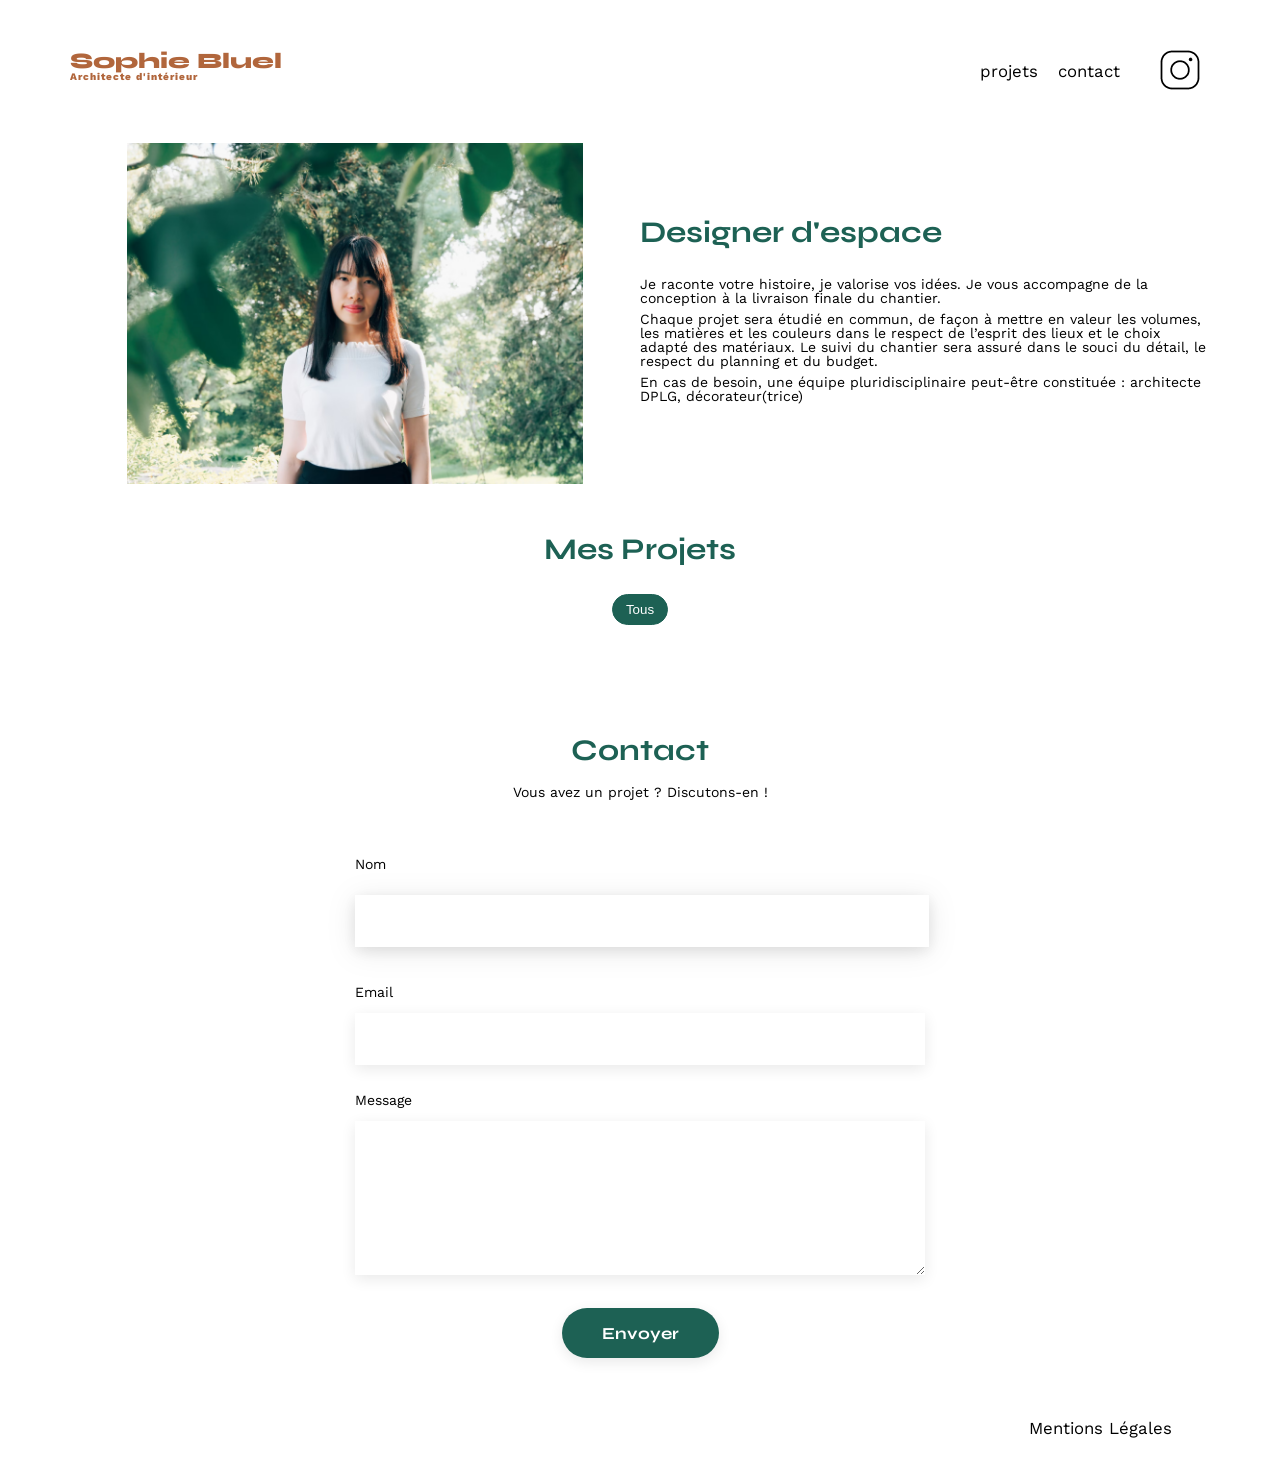
==== Frontend/index.html @ 2836642a "remettre fichiers dans frontend" ====
<!DOCTYPE html>
<html lang="fr">
<head>
	<meta charset="UTF-8">
	<title>Sophie Bluel - Architecte d'intérieur</title>
	<meta name="viewport" content="width=device-width, initial-scale=1.0">
	<link rel="preconnect" href="https://fonts.googleapis.com">
	<link rel="preconnect" href="https://fonts.gstatic.com" crossorigin>
	<link href="https://fonts.googleapis.com/css2?family=Syne:wght@700;800&family=Work+Sans&display=swap" rel="stylesheet">
	<meta name="description" content="">
	<link rel="stylesheet" href="./assets/style.css">
	<script type="module" src="./assets/js/script.js" defer></script>
</head>
<body>
<header>
	<a href="/Portfolio-architecte-sophie-bluel/FrontEnd/"><h1>Sophie Bluel <span>Architecte d'intérieur</span></h1></a>
	<nav>
		<ul>
			<li>projets</li>
			<li>contact</li>
			<li class="login"></li>
			<li><img src="./assets/icons/instagram.png" alt="Instagram"></li>
		</ul>
	</nav>
</header>
<main>
	<section id="introduction">
		<figure>
			<img src="./assets/images/sophie-bluel.png" alt="">
		</figure>
		<article>
			<h2>Designer d'espace</h2>
			<p>Je raconte votre histoire, je valorise vos idées. Je vous accompagne de la conception à la livraison finale du chantier.</p>
			<p>Chaque projet sera étudié en commun, de façon à mettre en valeur les volumes, les matières et les couleurs dans le respect de l’esprit des lieux et le choix adapté des matériaux. Le suivi du chantier sera assuré dans le souci du détail, le respect du planning et du budget.</p>
			<p>En cas de besoin, une équipe pluridisciplinaire peut-être constituée : architecte DPLG, décorateur(trice)</p>
		</article>
	</section>
	<section id="portfolio">
		<div class="flex">
			<h2>Mes Projets</h2>
			<button class="button-modifier" style="display:none;">
				<img src="./assets/icons/modifier.png" alt="modifier">
				<span>modifier</span>
			</button>
		</div>
		<div class="modal modal1" style="display:none;">
			<h3> Gallery photo </h3>
			<button type="button" class="button-fermer1">
				&times;
			</button>
			<div class="gallery-modal"></div>
			<hr>
			<button type="button" class="button-ajoute-photo">Ajouter une photo</button>
		</div>
		<div class="modal modal2" style="display:none;">
			<h3> Ajout photo </h3>
			<button type="button" class="button-fermer2">
				&times;
			</button>
			<button type="button" class="retourne-modal1" aria-label="Retour">
				&larr; 
			</button>
			<form class="form-ajouter-photo" method="post" enctype="multipart/form-data">
				<label for="photo">Photo</label>
				<br>
				<div class="img-ajoute">
					<img id="preview" src="assets/icons/picture-ajoute.png" alt="image ajouté">
					<button type="button">
						<input type="file" name="photo" id="photo" accept="image/*" required>
						<p class="btn-ajoute-file"> + Ajouter photo</p>
					</button>
					<p>jpg, png : 4mo max</p>
				</div>
				
				<br>
				<label for="title">Titre</label>
				<br>
				<input type="text" name="title" id="title" required>
				<br>
				<label for="category">Catégorie</label>
				<br>
				<select name="category" id="select-category">
				</select>
				<hr>
				<div class="valide-img"><input type="submit" value="Valider"></div>
			</form>

		</div>
		<div class="categories-filter">
			<button class="button-category-filter active" data-category-id="all">Tous</button>
		</div>
		<div class="gallery"></div>
	</section>
	<section id="contact">
		<h2>Contact</h2>
		<p>Vous avez un projet ? Discutons-en !</p>
		<form action="#" method="post">
			<label for="name">Nom</label>
			<input type="text" name="name" id="name">
			<label for="email">Email</label>
			<input type="email" name="email" id="email">
			<label for="message">Message</label>
			<textarea name="message" id="message" cols="30" rows="10"></textarea>
			<input type="submit" value="Envoyer">
		</form>
	</section>
</main>

<footer>
	<nav>
		<ul>
			<li>Mentions Légales</li>
		</ul>
	</nav>
</footer>
</body>
</html>
---- Frontend/assets/style.css ----
/* http://meyerweb.com/eric/tools/css/reset/
   v2.0 | 20110126
   License: none (public domain)
*/

html, body, div, span, applet, object, iframe,
h1, h2, h3, h4, h5, h6, p, blockquote, pre,
a, abbr, acronym, address, big, cite, code,
del, dfn, em, img, ins, kbd, q, s, samp,
small, strike, strong, sub, sup, tt, var,
b, u, i, center,
dl, dt, dd, ol, ul, li,
fieldset, form, label, legend,
table, caption, tbody, tfoot, thead, tr, th, td,
article, aside, canvas, details, embed,
figure, figcaption, footer, header, hgroup,
menu, nav, output, ruby, section, summary,
time, mark, audio, video {
	margin: 0;
	padding: 0;
	border: 0;
	font-size: 100%;
	font: inherit;
	vertical-align: baseline;
}
/* HTML5 display-role reset for older browsers */
article, aside, details, figcaption, figure,
footer, header, hgroup, menu, nav, section {
	display: block;
}
body {
	line-height: 1;
}
ol, ul {
	list-style: none;
}
blockquote, q {
	quotes: none;
}
blockquote:before, blockquote:after,
q:before, q:after {
	content: '';
	content: none;
}
table {
	border-collapse: collapse;
	border-spacing: 0;
}
/** end reset css**/
body {
	max-width: 1140px;
	margin:auto;
	font-family: 'Work Sans' ;
	font-size: 14px;
}
header {
	display: flex;
	justify-content: space-between;
	margin: 50px 0
}
section {
	margin: 50px 0
}

h1{
	display: flex;
	flex-direction: column;
	font-family: 'Syne';
	font-size: 22px;
	font-weight: 800;
	color: #B1663C
}

h1 > span {
	font-family: 'Work Sans';
	font-size:10px;
	letter-spacing: 0.1em;
;
}

h2{
	font-family: 'Syne';
	font-weight: 700;
	font-size: 30px;
	color: #1D6154
}
nav ul {
	display: flex;
	align-items: center;
	list-style-type: none;

}
nav li {
	padding: 0 10px;
	font-size: 1.2em;
}

li:hover {
	color: #B1663C;
}
#introduction {
	display: flex;
	align-items: center;
}
#introduction figure {
	flex: 1
}
#introduction img {
	display: block;
	margin: auto;
	width: 80%;
}

#introduction article {
	flex: 1
}
#introduction h2 {
	margin-bottom: 1em;
}

#introduction p {
	margin-bottom: 0.5em;
}
#portfolio h2 {
	text-align: center;
}
.gallery {
	width: 100%;
	display: grid;
	grid-template-columns: 1fr 1fr 1fr;
	grid-column-gap: 20px;
	grid-row-gap: 20px;
	margin-top:30px;
}

.gallery img {
	width: 100%;

}
.modal{
	width:630px;
	height:688px;
}
.gallery-modal img {
	width: 76px;
	height:102px;
}
.gallery-modal {
	display: flex;
	flex-wrap: wrap;
	gap: 20px;
	justify-content: center;
	margin:20px;
}
#contact {
	width: 50%;
margin: auto;
}
#contact > * {
	text-align: center;

}
#contact h2{
	margin-bottom: 20px;
}
#contact form {
	text-align: left;
	margin-top:30px;
	display: flex;
	flex-direction: column;
}

#contact input{
	height: 50px;
	font-size: 1.2em;
	border: none;
	box-shadow: 0px 4px 14px rgba(0, 0, 0, 0.09);
}
.button-ajoute-photo{
	font-size: 1.2em;
	border: none;
	box-shadow: 0px 4px 14px rgba(0, 0, 0, 0.09);
	font-family: 'Syne';
	font-weight: 700;
	color: white;
	background-color: #1D6154;
	text-align: center;
	border-radius: 60px ;
	margin:20px;
	padding:10px 40px;
	cursor: pointer;
}
#contact label {
	margin: 2em 0 1em 0;
}
#contact textarea {
	border: none;
	box-shadow: 0px 4px 14px rgba(0, 0, 0, 0.09);
}

input[type="submit"]{
	font-family: 'Syne';
	font-weight: 700;
	color: white;
	background-color: #1D6154;
	margin : 2em auto ;
	text-align: center;
	border-radius: 60px ;
	padding: 10px 40px;
  	border: none;
	font-size: 1.2em;
}

footer nav ul {
	display: flex;
	justify-content: flex-end;
	margin: 2em
}
.button-category-filter {
	padding: 0.5em 1em;
	border: 1px solid #1D6154;
	color: #1D6154;
	border-radius: 60px;
	cursor: pointer;
	margin-right: 10px;
	background-color:white;
	margin: 30px 0;
}
.button-category-filter.active {
	background-color: #1D6154;
	color:white;
}
.category-filter{
	display:flex;
	gap: 20px;
}
.flex{
	display: flex;
}
/* button supprimer*/
.button-supprimer{
	position: absolute;
	right: 0px;
	background: transparent;
	border: none;
	top: 2px;
	cursor: pointer;
}
.gallery-modal figure{
	position: relative;
	display: inherit;
}
#portfolio{
	display: flex;
  flex-direction: column;
  align-items: center;
}
.button-supprimer img{
	width:17px;
	height:17px;
}	
.modal1, .modal2{
	position: fixed;
	top: 15%;
	left: 35%;
	width: 35%;
	height: fit-content;
	background: rgba(255, 255, 255, 1);
	z-index: 1;
	padding:30px;
	border-radius:10px;
}
.modal1{
	text-align:center;
}
h3{
	font-size:26px;
	text-align:center;
}
.button-fermer1, .button-fermer2{
	position: absolute;
	top:5px;
	right:5px;
	cursor: pointer;
}
.retourne-modal1 {
	position: absolute;
	top: 5px;
	left: 5px;
	border: none;
	background: none;
	font-size: 1.1em;
	cursor: pointer;
}
hr{
	color: rgb(179, 179, 179);
  	font-size: 1px;
}
.button-modifier{
	background: none;
	border:none;
	cursor: pointer;
}
.categories-filter{
	display: flex;
	gap:20px;
}
input[type="text"], select{
	border: none;
	background: rgb(255, 255, 255);
	filter: drop-shadow(0px 4px 14px rgba(0, 0, 0, 0.09));
	width: 100%;
	height: 35px;
	margin: 10px 0;
}
.valide-img{
	text-align: center;
}
.btn-ajoute-file{
	position: absolute;
	top: 9px;
	right: 25%;
	color: rgb(48, 102, 133);
	font-size: 14px;
	font-weight: 500;
	rgba(203, 214, 220, 1)
}
.img-ajoute{
	background: rgba(232, 241, 246, 1);
	display: flex;
	flex-direction: column;
	align-items: center;
	justify-content: center;
	gap:10px;
	padding:10px;
}
.img-ajoute input{
	position:relative;
	z-index:1;
	opacity:0;
}
.img-ajoute button{
	position: relative;
	z-index: 0;
	background: rgba(203, 214, 220, 1);
	border-radius: 50px;
	border: none;
	height: 36px;
	width: 173px;
	cursor: pointer;
}
a{
	text-decoration: none;
}
input[type="submit"]:disabled {
    background-color: rgba(167, 167, 167, 1);
    cursor: not-allowed;
}
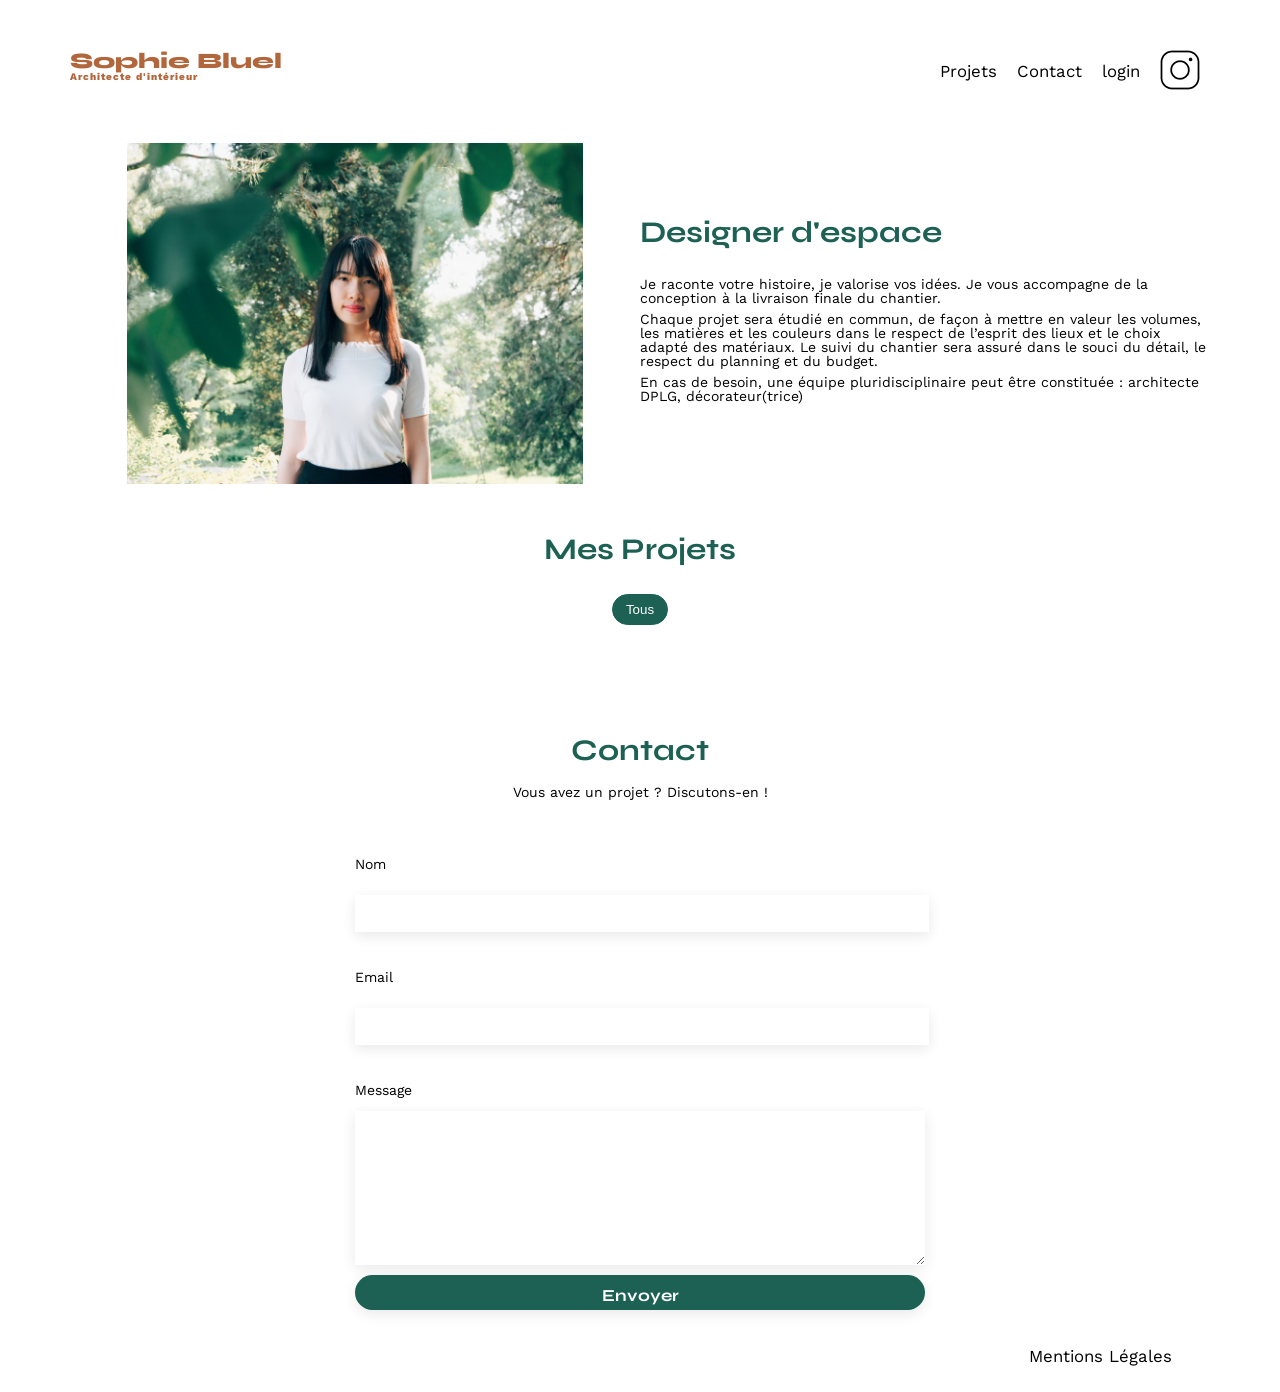
==== commit 4458e889: "maj front end" ====
--- a/Frontend/index.html
+++ b/Frontend/index.html
@@ -1,117 +1,140 @@
 <!DOCTYPE html>
 <html lang="fr">
 <head>
-	<meta charset="UTF-8">
-	<title>Sophie Bluel - Architecte d'intérieur</title>
-	<meta name="viewport" content="width=device-width, initial-scale=1.0">
-	<link rel="preconnect" href="https://fonts.googleapis.com">
-	<link rel="preconnect" href="https://fonts.gstatic.com" crossorigin>
-	<link href="https://fonts.googleapis.com/css2?family=Syne:wght@700;800&family=Work+Sans&display=swap" rel="stylesheet">
-	<meta name="description" content="">
-	<link rel="stylesheet" href="./assets/style.css">
-	<script type="module" src="./assets/js/script.js" defer></script>
+    <meta charset="UTF-8">
+    <title>Sophie Bluel - Architecte d'intérieur</title>
+    <meta name="viewport" content="width=device-width, initial-scale=1.0">
+    <link rel="preconnect" href="https://fonts.googleapis.com">
+    <link rel="preconnect" href="https://fonts.gstatic.com" crossorigin>
+    <link href="https://fonts.googleapis.com/css2?family=Syne:wght@700;800&family=Work+Sans&display=swap" rel="stylesheet">
+    <meta name="description" content="">
+    <link rel="stylesheet" href="./assets/style.css">
+    <script type="module" src="./assets/js/script.js" defer></script>
 </head>
 <body>
+
+<!-- ================= HEADER ================= -->
 <header>
-	<a href="/Portfolio-architecte-sophie-bluel/FrontEnd/"><h1>Sophie Bluel <span>Architecte d'intérieur</span></h1></a>
-	<nav>
-		<ul>
-			<li>projets</li>
-			<li>contact</li>
-			<li class="login"></li>
-			<li><img src="./assets/icons/instagram.png" alt="Instagram"></li>
-		</ul>
-	</nav>
+    <a href="/Portfolio-architecte-sophie-bluel/FrontEnd/">
+        <h1>Sophie Bluel <span>Architecte d'intérieur</span></h1>
+    </a>
+    <nav>
+        <ul>
+            <li>Projets</li>
+            <li>Contact</li>
+            <li class="login"></li>
+            <li><img src="./assets/icons/instagram.png" alt="Instagram"></li>
+        </ul>
+    </nav>
 </header>
+
+<!-- ================= MAIN ================= -->
 <main>
-	<section id="introduction">
-		<figure>
-			<img src="./assets/images/sophie-bluel.png" alt="">
-		</figure>
-		<article>
-			<h2>Designer d'espace</h2>
-			<p>Je raconte votre histoire, je valorise vos idées. Je vous accompagne de la conception à la livraison finale du chantier.</p>
-			<p>Chaque projet sera étudié en commun, de façon à mettre en valeur les volumes, les matières et les couleurs dans le respect de l’esprit des lieux et le choix adapté des matériaux. Le suivi du chantier sera assuré dans le souci du détail, le respect du planning et du budget.</p>
-			<p>En cas de besoin, une équipe pluridisciplinaire peut-être constituée : architecte DPLG, décorateur(trice)</p>
-		</article>
-	</section>
-	<section id="portfolio">
-		<div class="flex">
-			<h2>Mes Projets</h2>
-			<button class="button-modifier" style="display:none;">
-				<img src="./assets/icons/modifier.png" alt="modifier">
-				<span>modifier</span>
-			</button>
-		</div>
-		<div class="modal modal1" style="display:none;">
-			<h3> Gallery photo </h3>
-			<button type="button" class="button-fermer1">
-				&times;
-			</button>
-			<div class="gallery-modal"></div>
-			<hr>
-			<button type="button" class="button-ajoute-photo">Ajouter une photo</button>
-		</div>
-		<div class="modal modal2" style="display:none;">
-			<h3> Ajout photo </h3>
-			<button type="button" class="button-fermer2">
-				&times;
-			</button>
-			<button type="button" class="retourne-modal1" aria-label="Retour">
-				&larr; 
-			</button>
-			<form class="form-ajouter-photo" method="post" enctype="multipart/form-data">
-				<label for="photo">Photo</label>
-				<br>
-				<div class="img-ajoute">
-					<img id="preview" src="assets/icons/picture-ajoute.png" alt="image ajouté">
-					<button type="button">
-						<input type="file" name="photo" id="photo" accept="image/*" required>
-						<p class="btn-ajoute-file"> + Ajouter photo</p>
-					</button>
-					<p>jpg, png : 4mo max</p>
-				</div>
-				
-				<br>
-				<label for="title">Titre</label>
-				<br>
-				<input type="text" name="title" id="title" required>
-				<br>
-				<label for="category">Catégorie</label>
-				<br>
-				<select name="category" id="select-category">
-				</select>
-				<hr>
-				<div class="valide-img"><input type="submit" value="Valider"></div>
-			</form>
 
-		</div>
-		<div class="categories-filter">
-			<button class="button-category-filter active" data-category-id="all">Tous</button>
-		</div>
-		<div class="gallery"></div>
-	</section>
-	<section id="contact">
-		<h2>Contact</h2>
-		<p>Vous avez un projet ? Discutons-en !</p>
-		<form action="#" method="post">
-			<label for="name">Nom</label>
-			<input type="text" name="name" id="name">
-			<label for="email">Email</label>
-			<input type="email" name="email" id="email">
-			<label for="message">Message</label>
-			<textarea name="message" id="message" cols="30" rows="10"></textarea>
-			<input type="submit" value="Envoyer">
-		</form>
-	</section>
+    <!-- ===== INTRODUCTION ===== -->
+    <section id="introduction">
+        <figure>
+            <img src="./assets/images/sophie-bluel.png" alt="Sophie Bluel">
+        </figure>
+        <article>
+            <h2>Designer d'espace</h2>
+            <p>Je raconte votre histoire, je valorise vos idées. Je vous accompagne de la conception à la livraison finale du chantier.</p>
+            <p>Chaque projet sera étudié en commun, de façon à mettre en valeur les volumes, les matières et les couleurs dans le respect de l’esprit des lieux et le choix adapté des matériaux. Le suivi du chantier sera assuré dans le souci du détail, le respect du planning et du budget.</p>
+            <p>En cas de besoin, une équipe pluridisciplinaire peut être constituée : architecte DPLG, décorateur(trice)</p>
+        </article>
+    </section>
+
+    <!-- ===== PORTFOLIO ===== -->
+    <section id="portfolio">
+        <div class="flex">
+            <h2>Mes Projets</h2>
+            <button class="button-modifier" style="display:none;">
+                <img src="./assets/icons/modifier.png" alt="Modifier">
+                <span>Modifier</span>
+            </button>
+        </div>
+
+        <!-- Filtres catégories -->
+        <div class="categories-filter"></div>
+
+        <!-- Galerie principale -->
+        <div class="gallery"></div>
+    </section>
+
+    <!-- ===== CONTACT ===== -->
+    <section id="contact">
+        <h2>Contact</h2>
+        <p>Vous avez un projet ? Discutons-en !</p>
+        <form action="#" method="post">
+            <label for="name">Nom</label>
+            <input type="text" name="name" id="name" required>
+
+            <label for="email">Email</label>
+            <input type="email" name="email" id="email" required>
+
+            <label for="message">Message</label>
+            <textarea name="message" id="message" cols="30" rows="10" required></textarea>
+
+            <input type="submit" value="Envoyer">
+        </form>
+    </section>
+
 </main>
 
+<!-- ================= MODALS ================= -->
+<!-- Modal Galerie -->
+<div class="modal modal1" style="display:none;" role="dialog" aria-hidden="true">
+    <h3>Galerie Photo</h3>
+    <button type="button" class="button-fermer1" aria-label="Fermer">&times;</button>
+    <div class="gallery-modal"></div>
+    <hr>
+    <button type="button" class="button-ajoute-photo">Ajouter une photo</button>
+</div>
+
+<!-- Modal Ajouter Photo -->
+<div class="modal modal2" style="display:none;" role="dialog" aria-hidden="true">
+    <h3>Ajouter une photo</h3>
+    <button type="button" class="button-fermer2" aria-label="Fermer">&times;</button>
+    <button type="button" class="retourne-modal1" aria-label="Retour">&larr;</button>
+
+    <form class="form-ajouter-photo" method="post" enctype="multipart/form-data">
+        <!-- Photo -->
+        <label for="photo">Photo</label>
+        <div class="img-ajoute">
+            <img id="preview" src="./assets/icons/picture-ajoute.png" alt="Aperçu image">
+            <button type="button">
+                <input type="file" name="photo" id="photo" accept="image/*" required>
+                <p class="btn-ajoute-file">+ Ajouter photo</p>
+            </button>
+            <p>jpg, png : 4Mo max</p>
+        </div>
+
+        <!-- Titre -->
+        <label for="title">Titre</label>
+        <br>
+        <input type="text" name="title" id="title" required>
+        <br>
+
+        <!-- Catégorie -->
+        <label for="category">Catégorie</label>
+        <br>
+        <select name="category" id="select-category" required></select>
+
+        <hr>
+        <div class="valide-img">
+            <input type="submit" value="Valider">
+        </div>
+    </form>
+</div>
+
+<!-- ================= FOOTER ================= -->
 <footer>
-	<nav>
-		<ul>
-			<li>Mentions Légales</li>
-		</ul>
-	</nav>
+    <nav>
+        <ul>
+            <li>Mentions Légales</li>
+        </ul>
+    </nav>
 </footer>
+
 </body>
-</html>
+</html>
--- a/Frontend/assets/style.css
+++ b/Frontend/assets/style.css
@@ -1,8 +1,4 @@
-/* http://meyerweb.com/eric/tools/css/reset/
-   v2.0 | 20110126
-   License: none (public domain)
-*/
-
+/* ===================== RESET CSS ===================== */
 html, body, div, span, applet, object, iframe,
 h1, h2, h3, h4, h5, h6, p, blockquote, pre,
 a, abbr, acronym, address, big, cite, code,
@@ -23,73 +19,78 @@
 	font: inherit;
 	vertical-align: baseline;
 }
-/* HTML5 display-role reset for older browsers */
+
 article, aside, details, figcaption, figure,
 footer, header, hgroup, menu, nav, section {
 	display: block;
 }
+
 body {
 	line-height: 1;
-}
+	max-width: 1140px;
+	margin: auto;
+	font-family: 'Work Sans';
+	font-size: 14px;
+}
+
 ol, ul {
 	list-style: none;
 }
-blockquote, q {
-	quotes: none;
-}
-blockquote:before, blockquote:after,
-q:before, q:after {
-	content: '';
-	content: none;
-}
+
 table {
 	border-collapse: collapse;
 	border-spacing: 0;
 }
-/** end reset css**/
-body {
-	max-width: 1140px;
-	margin:auto;
-	font-family: 'Work Sans' ;
-	font-size: 14px;
-}
-header {
-	display: flex;
-	justify-content: space-between;
-	margin: 50px 0
-}
-section {
-	margin: 50px 0
-}
-
-h1{
+
+/* ===================== TYPOGRAPHIE ===================== */
+h1 {
 	display: flex;
 	flex-direction: column;
 	font-family: 'Syne';
 	font-size: 22px;
 	font-weight: 800;
-	color: #B1663C
+	color: #B1663C;
 }
 
 h1 > span {
 	font-family: 'Work Sans';
-	font-size:10px;
+	font-size: 10px;
 	letter-spacing: 0.1em;
-;
-}
-
-h2{
+}
+
+h2 {
 	font-family: 'Syne';
 	font-weight: 700;
 	font-size: 30px;
-	color: #1D6154
-}
+	color: #1D6154;
+}
+
+h3 {
+	font-size: 26px;
+	text-align: center;
+}
+
+/* ===================== LAYOUT GLOBAL ===================== */
+header {
+	display: flex;
+	justify-content: space-between;
+	margin: 50px 0;
+}
+
+section {
+	margin: 50px 0;
+}
+
+.flex {
+	display: flex;
+}
+
+/* ===================== NAVIGATION ===================== */
 nav ul {
 	display: flex;
 	align-items: center;
-	list-style-type: none;
-
-}
+}
+
 nav li {
 	padding: 0 10px;
 	font-size: 1.2em;
@@ -98,13 +99,23 @@
 li:hover {
 	color: #B1663C;
 }
+
+footer nav ul {
+	display: flex;
+	justify-content: flex-end;
+	margin: 2em;
+}
+
+/* ===================== INTRODUCTION ===================== */
 #introduction {
 	display: flex;
 	align-items: center;
 }
+
 #introduction figure {
-	flex: 1
-}
+	flex: 1;
+}
+
 #introduction img {
 	display: block;
 	margin: auto;
@@ -112,8 +123,9 @@
 }
 
 #introduction article {
-	flex: 1
-}
+	flex: 1;
+}
+
 #introduction h2 {
 	margin-bottom: 1em;
 }
@@ -121,168 +133,83 @@
 #introduction p {
 	margin-bottom: 0.5em;
 }
+
+/* ===================== PORTFOLIO ===================== */
+#portfolio {
+	display: flex;
+	flex-direction: column;
+	align-items: center;
+}
+
 #portfolio h2 {
 	text-align: center;
 }
+
+/* ===================== GALLERY ===================== */
 .gallery {
 	width: 100%;
 	display: grid;
-	grid-template-columns: 1fr 1fr 1fr;
-	grid-column-gap: 20px;
-	grid-row-gap: 20px;
-	margin-top:30px;
+	grid-template-columns: repeat(3, 1fr);
+	gap: 20px;
+	margin-top: 30px;
 }
 
 .gallery img {
 	width: 100%;
-
-}
-.modal{
-	width:630px;
-	height:688px;
-}
-.gallery-modal img {
-	width: 76px;
-	height:102px;
-}
-.gallery-modal {
-	display: flex;
-	flex-wrap: wrap;
+}
+
+/* ===================== FILTRES ===================== */
+.category-filter,
+.categories-filter {
+	display: flex;
 	gap: 20px;
-	justify-content: center;
-	margin:20px;
-}
-#contact {
-	width: 50%;
-margin: auto;
-}
-#contact > * {
-	text-align: center;
-
-}
-#contact h2{
-	margin-bottom: 20px;
-}
-#contact form {
-	text-align: left;
-	margin-top:30px;
-	display: flex;
-	flex-direction: column;
-}
-
-#contact input{
-	height: 50px;
-	font-size: 1.2em;
-	border: none;
-	box-shadow: 0px 4px 14px rgba(0, 0, 0, 0.09);
-}
-.button-ajoute-photo{
-	font-size: 1.2em;
-	border: none;
-	box-shadow: 0px 4px 14px rgba(0, 0, 0, 0.09);
-	font-family: 'Syne';
-	font-weight: 700;
-	color: white;
-	background-color: #1D6154;
-	text-align: center;
-	border-radius: 60px ;
-	margin:20px;
-	padding:10px 40px;
-	cursor: pointer;
-}
-#contact label {
-	margin: 2em 0 1em 0;
-}
-#contact textarea {
-	border: none;
-	box-shadow: 0px 4px 14px rgba(0, 0, 0, 0.09);
-}
-
-input[type="submit"]{
-	font-family: 'Syne';
-	font-weight: 700;
-	color: white;
-	background-color: #1D6154;
-	margin : 2em auto ;
-	text-align: center;
-	border-radius: 60px ;
-	padding: 10px 40px;
-  	border: none;
-	font-size: 1.2em;
-}
-
-footer nav ul {
-	display: flex;
-	justify-content: flex-end;
-	margin: 2em
-}
+}
+
 .button-category-filter {
 	padding: 0.5em 1em;
 	border: 1px solid #1D6154;
 	color: #1D6154;
 	border-radius: 60px;
 	cursor: pointer;
-	margin-right: 10px;
-	background-color:white;
+	background-color: white;
 	margin: 30px 0;
 }
+
 .button-category-filter.active {
 	background-color: #1D6154;
-	color:white;
-}
-.category-filter{
-	display:flex;
-	gap: 20px;
-}
-.flex{
-	display: flex;
-}
-/* button supprimer*/
-.button-supprimer{
-	position: absolute;
-	right: 0px;
-	background: transparent;
-	border: none;
-	top: 2px;
-	cursor: pointer;
-}
-.gallery-modal figure{
-	position: relative;
-	display: inherit;
-}
-#portfolio{
-	display: flex;
-  flex-direction: column;
-  align-items: center;
-}
-.button-supprimer img{
-	width:17px;
-	height:17px;
-}	
-.modal1, .modal2{
+	color: white;
+}
+
+/* ===================== MODAL ===================== */
+.modal {
+	width: 630px;
+	height: 688px;
+}
+
+.modal1, .modal2 {
 	position: fixed;
 	top: 15%;
 	left: 35%;
 	width: 35%;
 	height: fit-content;
-	background: rgba(255, 255, 255, 1);
+	background: white;
 	z-index: 1;
-	padding:30px;
-	border-radius:10px;
-}
-.modal1{
-	text-align:center;
-}
-h3{
-	font-size:26px;
-	text-align:center;
-}
-.button-fermer1, .button-fermer2{
+	padding: 30px;
+	border-radius: 10px;
+}
+
+.modal1 {
+	text-align: center;
+}
+
+.button-fermer1,
+.button-fermer2 {
 	position: absolute;
-	top:5px;
-	right:5px;
-	cursor: pointer;
-}
+	top: 5px;
+	right: 5px;
+	cursor: pointer;
+}
+
 .retourne-modal1 {
 	position: absolute;
 	top: 5px;
@@ -292,67 +219,163 @@
 	font-size: 1.1em;
 	cursor: pointer;
 }
-hr{
-	color: rgb(179, 179, 179);
-  	font-size: 1px;
-}
-.button-modifier{
-	background: none;
-	border:none;
-	cursor: pointer;
-}
-.categories-filter{
-	display: flex;
-	gap:20px;
-}
-input[type="text"], select{
-	border: none;
-	background: rgb(255, 255, 255);
-	filter: drop-shadow(0px 4px 14px rgba(0, 0, 0, 0.09));
+
+/* ===================== GALLERY MODAL ===================== */
+.gallery-modal {
+	display: flex;
+	flex-wrap: wrap;
+	gap: 20px;
+	justify-content: center;
+	margin: 20px;
+}
+
+.gallery-modal figure {
+	position: relative;
+	display: inherit;
+}
+
+.gallery-modal img {
+	width: 76px;
+	height: 102px;
+}
+
+/* ===================== BOUTON SUPPRIMER ===================== */
+.button-supprimer {
+	position: absolute;
+	right: 0;
+	top: 2px;
+	background: transparent;
+	border: none;
+	cursor: pointer;
+}
+
+.button-supprimer img {
+	width: 17px;
+	height: 17px;
+}
+
+/* ===================== CONTACT ===================== */
+#contact {
+	width: 50%;
+	margin: auto;
+}
+
+#contact > * {
+	text-align: center;
+}
+
+#contact h2 {
+	margin-bottom: 20px;
+}
+
+#contact form {
+	display: flex;
+	flex-direction: column;
+	text-align: left;
+	margin-top: 30px;
+}
+
+#contact label {
+	margin: 2em 0 1em 0;
+}
+
+#contact input,
+input[type="text"],
+select {
 	width: 100%;
 	height: 35px;
 	margin: 10px 0;
-}
-.valide-img{
-	text-align: center;
-}
-.btn-ajoute-file{
+	border: none;
+	box-shadow: 0px 4px 14px rgba(0, 0, 0, 0.09);
+}
+
+#contact textarea {
+	border: none;
+	box-shadow: 0px 4px 14px rgba(0, 0, 0, 0.09);
+}
+
+/* ===================== BOUTONS ===================== */
+.button-ajoute-photo,
+input[type="submit"] {
+	font-family: 'Syne';
+	font-weight: 700;
+	color: white;
+	background-color: #1D6154;
+	border-radius: 60px;
+	border: none;
+	font-size: 1.2em;
+	cursor: pointer;
+	text-align: center;
+}
+
+.button-ajoute-photo {
+	margin: 20px;
+	padding: 10px 40px;
+}
+
+input[type="submit"] {
+	margin: 2em auto;
+	padding: 10px 40px;
+}
+
+input[type="submit"]:disabled {
+	background-color: rgba(167, 167, 167, 1);
+	cursor: not-allowed;
+}
+
+.button-modifier {
+	background: none;
+	border: none;
+	cursor: pointer;
+}
+
+/* ===================== AJOUT IMAGE ===================== */
+.img-ajoute {
+	background: rgba(232, 241, 246, 1);
+	display: flex;
+	flex-direction: column;
+	align-items: center;
+	justify-content: center;
+	gap: 10px;
+	padding: 10px;
+}
+
+.img-ajoute input {
+	position: relative;
+	z-index: 1;
+	opacity: 0;
+}
+
+.img-ajoute button {
+	position: relative;
+	z-index: 0;
+	background: rgba(203, 214, 220, 1);
+	border-radius: 50px;
+	border: none;
+	height: 36px;
+	width: 173px;
+	cursor: pointer;
+}
+
+.btn-ajoute-file {
 	position: absolute;
 	top: 9px;
 	right: 25%;
 	color: rgb(48, 102, 133);
 	font-size: 14px;
 	font-weight: 500;
-	rgba(203, 214, 220, 1)
-}
-.img-ajoute{
-	background: rgba(232, 241, 246, 1);
-	display: flex;
-	flex-direction: column;
-	align-items: center;
-	justify-content: center;
-	gap:10px;
-	padding:10px;
-}
-.img-ajoute input{
-	position:relative;
-	z-index:1;
-	opacity:0;
-}
-.img-ajoute button{
-	position: relative;
-	z-index: 0;
-	background: rgba(203, 214, 220, 1);
-	border-radius: 50px;
-	border: none;
-	height: 36px;
-	width: 173px;
-	cursor: pointer;
-}
-a{
+}
+
+/* ===================== DIVERS ===================== */
+.valide-img {
+	text-align: center;
+}
+
+hr {
+	color: rgb(179, 179, 179);
+	font-size: 1px;
+}
+
+a {
 	text-decoration: none;
-}
-input[type="submit"]:disabled {
-    background-color: rgba(167, 167, 167, 1);
-    cursor: not-allowed;
 }
